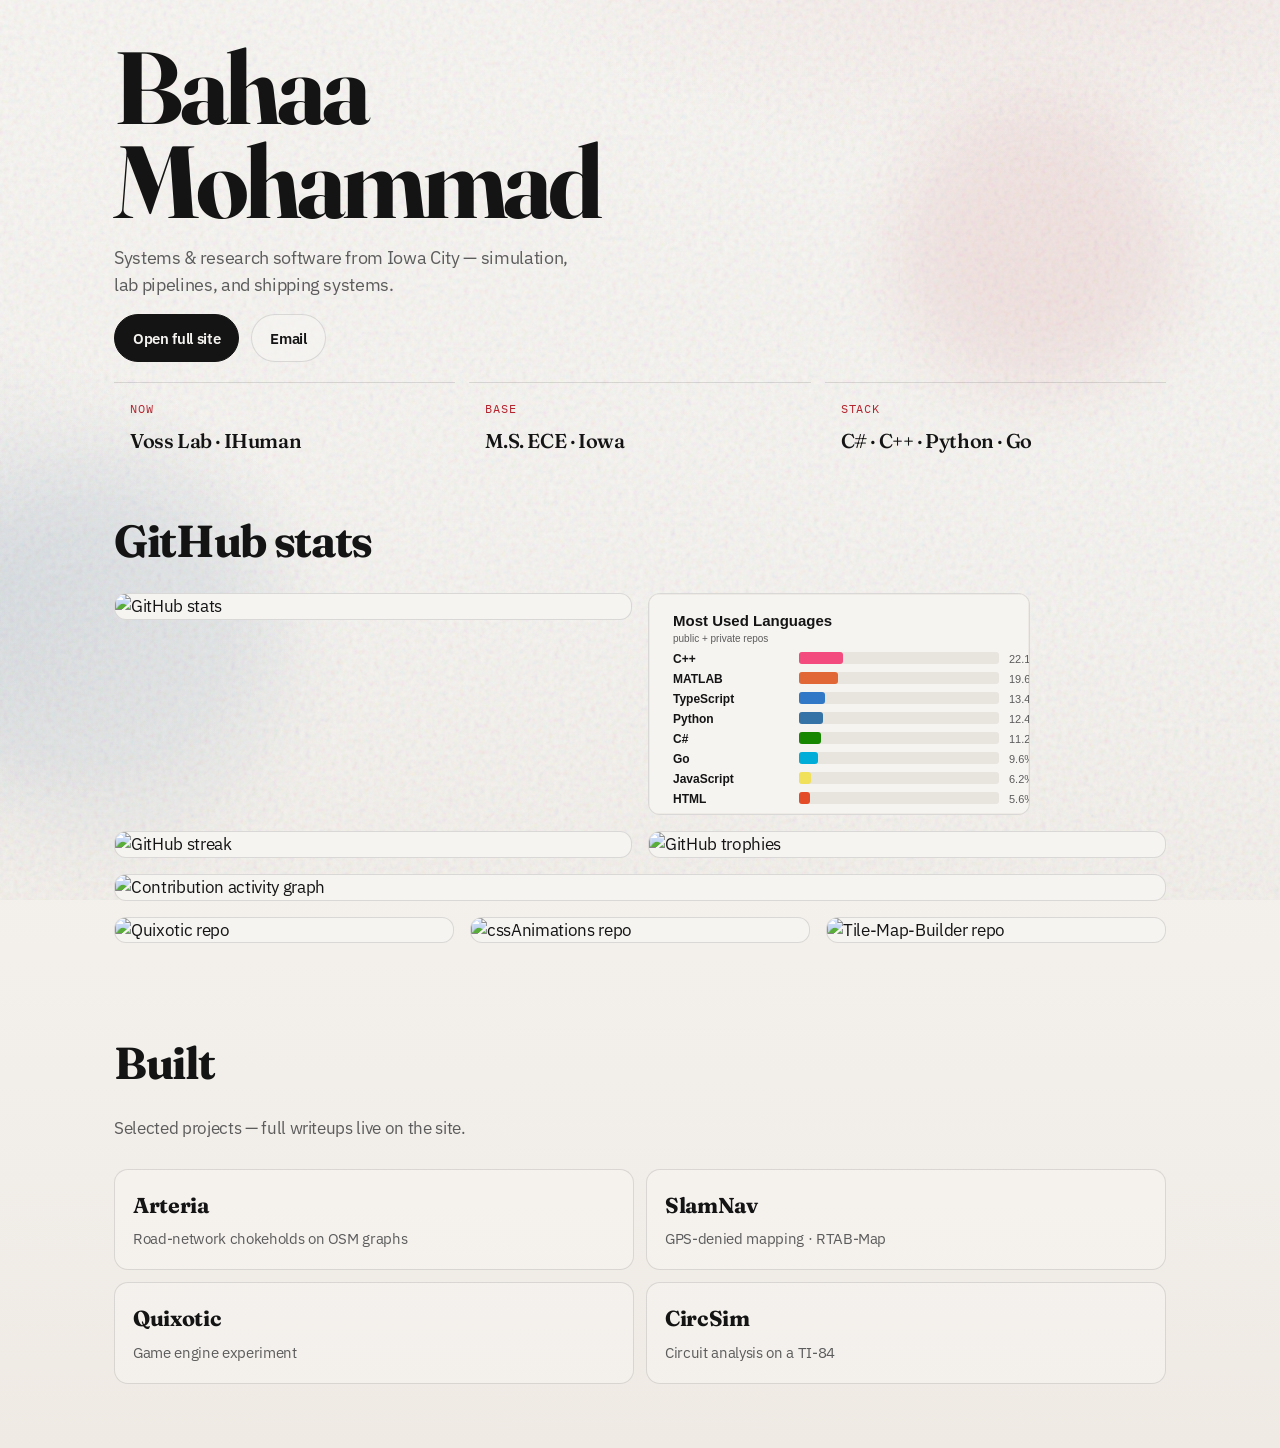
==== skin/index.html @ d7d210ea "Add profile skin with private-inclusive language stats. Ship a /skin page and README widgets that ma" ====
<!DOCTYPE html>
<html lang="en">
<head>
  <meta charset="UTF-8" />
  <meta name="viewport" content="width=device-width, initial-scale=1.0" />
  <meta name="description" content="Bahaa Mohammad — systems &amp; research software. Iowa City." />
  <meta name="theme-color" content="#f6f4f1" />
  <title>Bahaa Mohammad</title>
  <link rel="icon" href="../favicon.svg" type="image/svg+xml" />
  <link rel="stylesheet" href="skin.css" />
  <link rel="preconnect" href="https://fonts.googleapis.com" />
  <link rel="preconnect" href="https://fonts.gstatic.com" crossorigin />
  <link href="https://fonts.googleapis.com/css2?family=Fraunces:opsz,wght@9..144,560;9..144,700&family=IBM+Plex+Sans:wght@400;500;600&family=IBM+Plex+Mono:wght@500&display=swap" rel="stylesheet" />
</head>
<body>
  <a class="skip" href="#main">Skip</a>

  <div class="grain" aria-hidden="true"></div>
  <div class="orb orb-a" aria-hidden="true"></div>
  <div class="orb orb-b" aria-hidden="true"></div>

  <main id="main">
    <section class="hero" id="top">
      <h1>Bahaa<br />Mohammad</h1>
      <p class="lede">Systems &amp; research software from Iowa City — simulation, lab pipelines, and shipping systems.</p>
      <div class="cta">
        <a class="btn primary" href="../index.html">Open full site</a>
        <a class="btn" href="mailto:bahaaaldinmohammad@gmail.com">Email</a>
      </div>
    </section>

    <section class="strip" aria-label="Now">
      <article>
        <span>Now</span>
        <strong>Voss Lab · IHuman</strong>
      </article>
      <article>
        <span>Base</span>
        <strong>M.S. ECE · Iowa</strong>
      </article>
      <article>
        <span>Stack</span>
        <strong>C# · C++ · Python · Go</strong>
      </article>
    </section>

    <section class="github">
      <h2>GitHub stats</h2>
      <div class="widgets widgets-row">
        <img
          src="https://github-readme-stats.vercel.app/api?username=bahaaaldin214&show_icons=true&include_all_commits=true&count_private=true&show=reviews,prs_merged&title_color=141414&text_color=5c5c5c&icon_color=b4232e&bg_color=f6f4f1&border_color=e5e1db&ring_color=b4232e"
          alt="GitHub stats"
          height="180"
          loading="lazy"
        />
        <img
          src="../assets/langs-all.svg"
          alt="Most used languages including private repos"
          height="180"
          loading="lazy"
        />
      </div>
      <div class="widgets widgets-row">
        <img
          src="https://streak-stats.demolab.com/?user=bahaaaldin214&theme=default&background=f6f4f1&ring=b4232e&fire=b4232e&currStreakLabel=141414&sideLabels=5c5c5c&currStreakNum=141414&sideNums=5c5c5c&dates=5c5c5c&stroke=e5e1db"
          alt="GitHub streak"
          height="170"
          loading="lazy"
        />
        <img
          src="https://github-profile-trophy.vercel.app/?username=bahaaaldin214&theme=flat&no-frame=true&no-bg=false&margin-w=8&column=3&row=1"
          alt="GitHub trophies"
          height="170"
          loading="lazy"
        />
      </div>
      <div class="widgets widgets-full">
        <img
          src="https://github-readme-activity-graph.vercel.app/graph?username=bahaaaldin214&bg_color=f6f4f1&color=5c5c5c&line=b4232e&point=141414&area=true&area_color=b4232e&hide_border=false"
          alt="Contribution activity graph"
          width="100%"
          loading="lazy"
        />
      </div>
      <div class="widgets widgets-row">
        <img
          src="https://github-readme-stats.vercel.app/api/pin/?username=bahaaaldin214&repo=Quixotic&title_color=141414&text_color=5c5c5c&icon_color=b4232e&bg_color=f6f4f1&border_color=e5e1db"
          alt="Quixotic repo"
          height="120"
          loading="lazy"
        />
        <img
          src="https://github-readme-stats.vercel.app/api/pin/?username=bahaaaldin214&repo=cssAnimations&title_color=141414&text_color=5c5c5c&icon_color=b4232e&bg_color=f6f4f1&border_color=e5e1db"
          alt="cssAnimations repo"
          height="120"
          loading="lazy"
        />
        <img
          src="https://github-readme-stats.vercel.app/api/pin/?username=bahaaaldin214&repo=Tile-Map-Builder&title_color=141414&text_color=5c5c5c&icon_color=b4232e&bg_color=f6f4f1&border_color=e5e1db"
          alt="Tile-Map-Builder repo"
          height="120"
          loading="lazy"
        />
      </div>
    </section>

    <section class="built">
      <h2>Built</h2>
      <p class="section-lede">Selected projects — full writeups live on the site.</p>
      <ul>
        <li>
          <a href="../index.html#built">
            <strong>Arteria</strong>
            <span>Road-network chokeholds on OSM graphs</span>
          </a>
        </li>
        <li>
          <a href="../index.html#built">
            <strong>SlamNav</strong>
            <span>GPS-denied mapping · RTAB-Map</span>
          </a>
        </li>
        <li>
          <a href="https://github.com/bahaaaldin214/Quixotic">
            <strong>Quixotic</strong>
            <span>Game engine experiment</span>
          </a>
        </li>
        <li>
          <a href="../index.html#built">
            <strong>CircSim</strong>
            <span>Circuit analysis on a TI-84</span>
          </a>
        </li>
      </ul>
    </section>
  </main>

  <script src="skin.js"></script>
</body>
</html>
---- skin/skin.css ----
:root {
  --paper: #f6f4f1;
  --ink: #141414;
  --mute: #5c5c5c;
  --line: rgba(20, 20, 20, 0.12);
  --rose: #b4232e;
  --rose-soft: #c45a5a;
  --sky: #6b87a8;
  --display: "Fraunces", "Iowan Old Style", Georgia, serif;
  --sans: "IBM Plex Sans", "SF Pro Text", -apple-system, BlinkMacSystemFont, sans-serif;
  --mono: "IBM Plex Mono", ui-monospace, Menlo, Consolas, monospace;
  --spring: cubic-bezier(0.22, 1, 0.36, 1);
}

*,
*::before,
*::after {
  box-sizing: border-box;
}

html {
  scroll-behavior: smooth;
  background: var(--paper);
}

body {
  margin: 0;
  min-height: 100vh;
  font-family: var(--sans);
  color: var(--ink);
  background:
    radial-gradient(1200px 600px at 85% -10%, rgba(180, 35, 46, 0.08), transparent 55%),
    radial-gradient(900px 500px at -10% 40%, rgba(107, 135, 168, 0.14), transparent 50%),
    linear-gradient(180deg, #f8f6f3 0%, var(--paper) 40%, #efeae4 100%);
  font-size: 17px;
  line-height: 1.45;
  letter-spacing: -0.02em;
  -webkit-font-smoothing: antialiased;
  overflow-x: hidden;
}

.skip {
  position: absolute;
  left: -999px;
}

.skip:focus {
  left: 12px;
  top: 12px;
  z-index: 50;
  background: var(--ink);
  color: var(--paper);
  padding: 8px 12px;
}

.grain {
  pointer-events: none;
  position: fixed;
  inset: 0;
  z-index: 0;
  opacity: 0.35;
  background-image: url("data:image/svg+xml,%3Csvg viewBox='0 0 200 200' xmlns='http://www.w3.org/2000/svg'%3E%3Cfilter id='n'%3E%3CfeTurbulence type='fractalNoise' baseFrequency='0.85' numOctaves='2' stitchTiles='stitch'/%3E%3C/filter%3E%3Crect width='100%25' height='100%25' filter='url(%23n)' opacity='0.45'/%3E%3C/svg%3E");
  mix-blend-mode: multiply;
}

.orb {
  pointer-events: none;
  position: fixed;
  z-index: 0;
  border-radius: 50%;
  filter: blur(40px);
  opacity: 0.45;
  animation: float 12s var(--spring) infinite alternate;
}

.orb-a {
  width: 280px;
  height: 280px;
  top: 12vh;
  right: 8vw;
  background: rgba(180, 35, 46, 0.18);
}

.orb-b {
  width: 360px;
  height: 360px;
  bottom: 8vh;
  left: -6vw;
  background: rgba(107, 135, 168, 0.22);
  animation-delay: -4s;
}

@keyframes float {
  from { transform: translate3d(0, 0, 0) scale(1); }
  to { transform: translate3d(18px, -24px, 0) scale(1.06); }
}

main {
  position: relative;
  z-index: 1;
}

.hero {
  max-width: 1100px;
  margin: 0 auto;
  padding: 40px 24px 12px;
  display: flex;
  flex-direction: column;
  gap: 16px;
  align-items: flex-start;
}

.hero h1 {
  margin: 0;
  font-family: var(--display);
  font-weight: 700;
  font-size: clamp(3.4rem, 9vw, 6.4rem);
  line-height: 0.92;
  letter-spacing: -0.04em;
  opacity: 0;
  transform: translateY(22px);
  animation: rise 0.9s var(--spring) 0.05s forwards;
}

.lede {
  max-width: 42ch;
  margin: 0;
  color: var(--mute);
  font-size: 1.15rem;
  opacity: 0;
  transform: translateY(18px);
  animation: rise 0.9s var(--spring) 0.12s forwards;
}

.cta {
  display: flex;
  flex-wrap: wrap;
  gap: 12px;
  opacity: 0;
  transform: translateY(18px);
  animation: rise 0.9s var(--spring) 0.2s forwards;
}

.btn {
  display: inline-flex;
  align-items: center;
  justify-content: center;
  padding: 12px 18px;
  border: 1px solid var(--line);
  border-radius: 999px;
  text-decoration: none;
  color: var(--ink);
  font-weight: 600;
  font-size: 0.95rem;
  background: rgba(246, 244, 241, 0.7);
  backdrop-filter: blur(8px);
  transition: border-color 0.2s ease, color 0.2s ease, transform 0.2s var(--spring);
}

.btn:hover {
  border-color: rgba(180, 35, 46, 0.45);
  color: var(--rose);
  transform: translateY(-1px);
}

.btn.primary {
  background: var(--ink);
  color: var(--paper);
  border-color: var(--ink);
}

.btn.primary:hover {
  background: var(--rose);
  border-color: var(--rose);
  color: #fff;
}

@keyframes rise {
  to { opacity: 1; transform: none; }
}

.strip {
  max-width: 1100px;
  margin: 0 auto;
  padding: 8px 24px 28px;
  display: grid;
  grid-template-columns: repeat(3, 1fr);
  gap: 14px;
}

.strip article {
  padding: 18px 16px;
  border-top: 1px solid var(--line);
}

.strip span {
  display: block;
  font-family: var(--mono);
  font-size: 0.72rem;
  letter-spacing: 0.08em;
  text-transform: uppercase;
  color: var(--rose);
  margin-bottom: 8px;
}

.strip strong {
  font-family: var(--display);
  font-size: 1.25rem;
  font-weight: 560;
  letter-spacing: -0.02em;
}

.built,
.github {
  max-width: 1100px;
  margin: 0 auto;
  padding: 8px 24px 64px;
}

.built h2,
.github h2 {
  margin: 0 0 20px;
  font-family: var(--display);
  font-size: clamp(2rem, 4vw, 2.8rem);
  letter-spacing: -0.03em;
}

.section-lede {
  margin: 0 0 28px;
  color: var(--mute);
  max-width: 46ch;
}

.built ul {
  list-style: none;
  margin: 0;
  padding: 0;
  display: grid;
  grid-template-columns: repeat(2, 1fr);
  gap: 12px;
}

.built a {
  display: flex;
  flex-direction: column;
  gap: 6px;
  padding: 20px 18px;
  text-decoration: none;
  color: inherit;
  border: 1px solid var(--line);
  border-radius: 14px;
  background: rgba(255, 255, 255, 0.28);
  transition: border-color 0.2s ease, transform 0.2s var(--spring), background 0.2s ease;
}

.built a:hover {
  border-color: rgba(180, 35, 46, 0.4);
  background: rgba(255, 255, 255, 0.55);
  transform: translateY(-2px);
}

.built strong {
  font-family: var(--display);
  font-size: 1.35rem;
  font-weight: 700;
}

.built span {
  color: var(--mute);
  font-size: 0.95rem;
}

.widgets {
  display: flex;
  flex-wrap: wrap;
  gap: 16px;
  align-items: flex-start;
  margin-bottom: 16px;
}

.widgets-row {
  display: grid;
  grid-template-columns: repeat(auto-fit, minmax(260px, 1fr));
  gap: 16px;
  width: 100%;
}

.widgets-full {
  width: 100%;
}

.widgets-full img {
  width: 100%;
}

.widgets img {
  max-width: 100%;
  height: auto;
  border-radius: 12px;
  border: 1px solid var(--line);
  background: var(--paper);
}

@media (max-width: 860px) {
  .hero {
    padding-top: 28px;
  }

  .strip {
    grid-template-columns: 1fr;
  }

  .built ul {
    grid-template-columns: 1fr;
  }
}

@media (max-width: 520px) {
  .strip {
    grid-template-columns: 1fr;
  }

}

@media (prefers-reduced-motion: reduce) {
  html { scroll-behavior: auto; }
  .orb,
  .hero h1,
  .lede,
  .cta {
    animation: none !important;
    opacity: 1 !important;
    transform: none !important;
  }
}
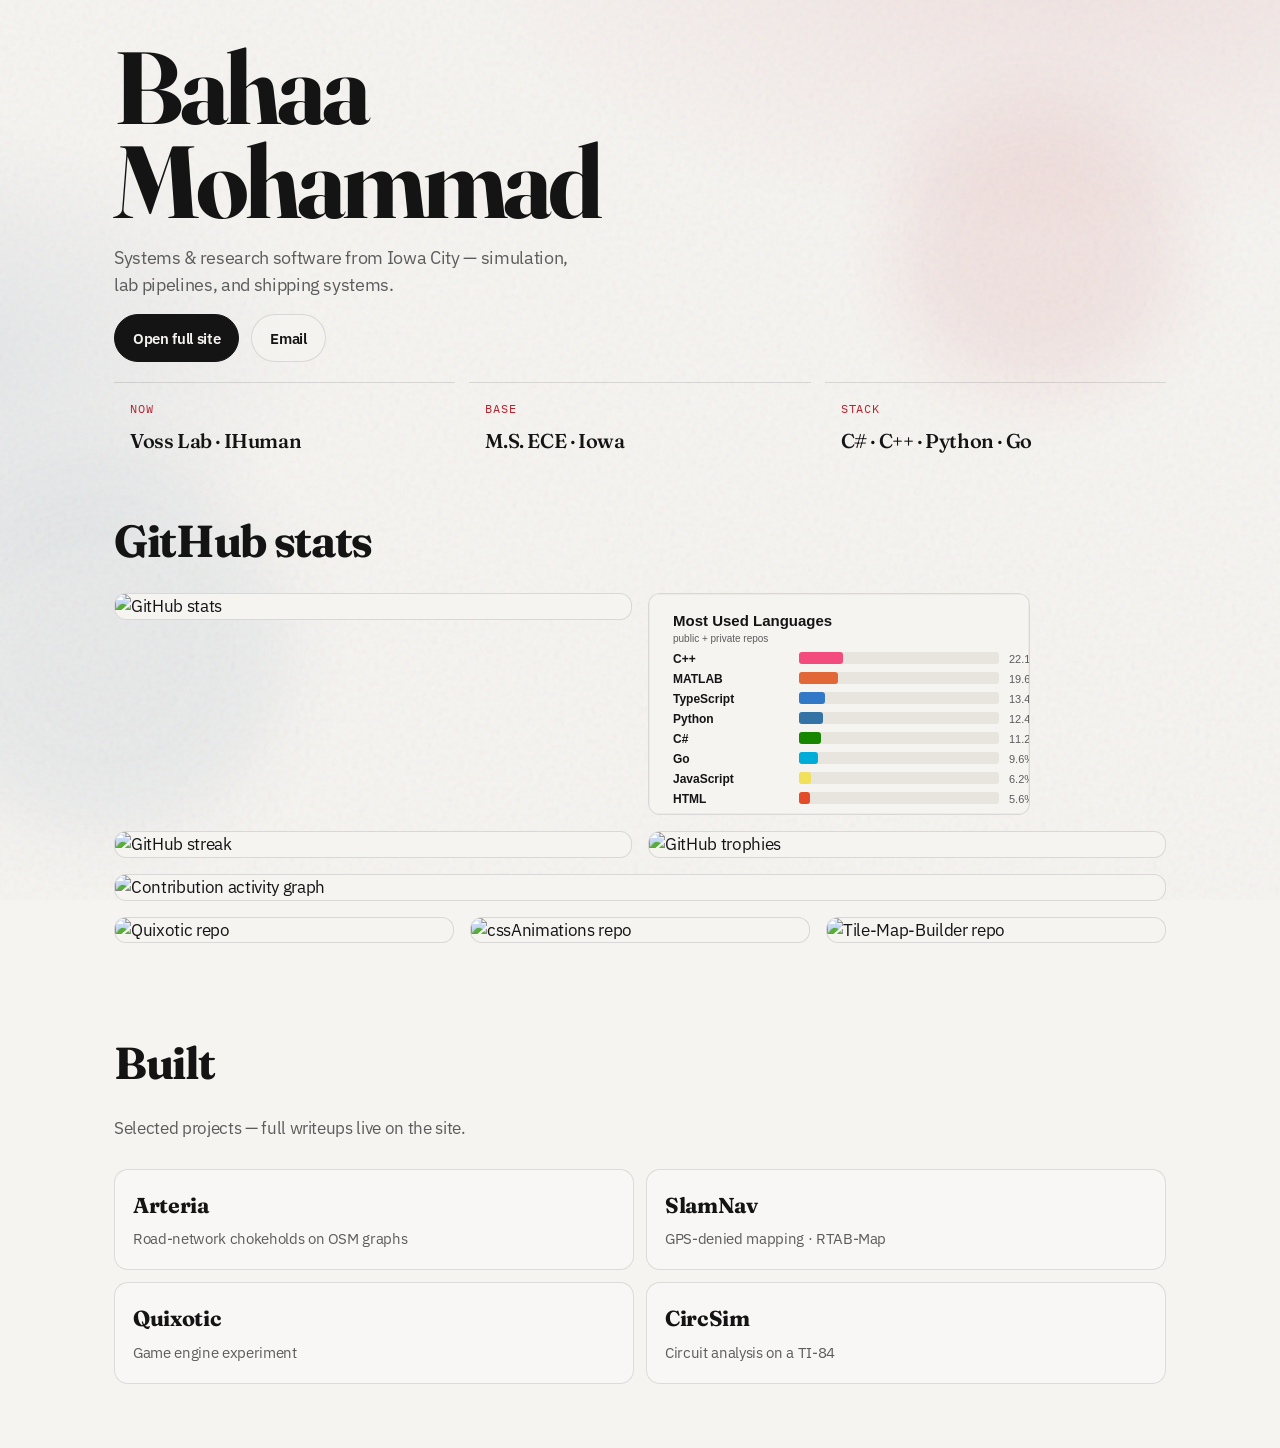
==== commit b0868740: "Fix skin page paper background color. Use an explicit solid #f6f4f1 base and dial back the grain ove" ====
--- a/skin/index.html
+++ b/skin/index.html
@@ -7,7 +7,7 @@
   <meta name="theme-color" content="#f6f4f1" />
   <title>Bahaa Mohammad</title>
   <link rel="icon" href="../favicon.svg" type="image/svg+xml" />
-  <link rel="stylesheet" href="skin.css" />
+  <link rel="stylesheet" href="skin.css?v=2" />
   <link rel="preconnect" href="https://fonts.googleapis.com" />
   <link rel="preconnect" href="https://fonts.gstatic.com" crossorigin />
   <link href="https://fonts.googleapis.com/css2?family=Fraunces:opsz,wght@9..144,560;9..144,700&family=IBM+Plex+Sans:wght@400;500;600&family=IBM+Plex+Mono:wght@500&display=swap" rel="stylesheet" />
--- a/skin/skin.css
+++ b/skin/skin.css
@@ -20,7 +20,7 @@
 
 html {
   scroll-behavior: smooth;
-  background: var(--paper);
+  background-color: #f6f4f1;
 }
 
 body {
@@ -28,10 +28,11 @@
   min-height: 100vh;
   font-family: var(--sans);
   color: var(--ink);
-  background:
-    radial-gradient(1200px 600px at 85% -10%, rgba(180, 35, 46, 0.08), transparent 55%),
-    radial-gradient(900px 500px at -10% 40%, rgba(107, 135, 168, 0.14), transparent 50%),
-    linear-gradient(180deg, #f8f6f3 0%, var(--paper) 40%, #efeae4 100%);
+  background-color: #f6f4f1;
+  background-image:
+    radial-gradient(1200px 600px at 85% -10%, rgba(180, 35, 46, 0.1), transparent 55%),
+    radial-gradient(900px 500px at -10% 40%, rgba(107, 135, 168, 0.16), transparent 50%);
+  background-attachment: fixed;
   font-size: 17px;
   line-height: 1.45;
   letter-spacing: -0.02em;
@@ -58,9 +59,9 @@
   position: fixed;
   inset: 0;
   z-index: 0;
-  opacity: 0.35;
+  opacity: 0.18;
+  background-color: transparent;
   background-image: url("data:image/svg+xml,%3Csvg viewBox='0 0 200 200' xmlns='http://www.w3.org/2000/svg'%3E%3Cfilter id='n'%3E%3CfeTurbulence type='fractalNoise' baseFrequency='0.85' numOctaves='2' stitchTiles='stitch'/%3E%3C/filter%3E%3Crect width='100%25' height='100%25' filter='url(%23n)' opacity='0.45'/%3E%3C/svg%3E");
-  mix-blend-mode: multiply;
 }
 
 .orb {
